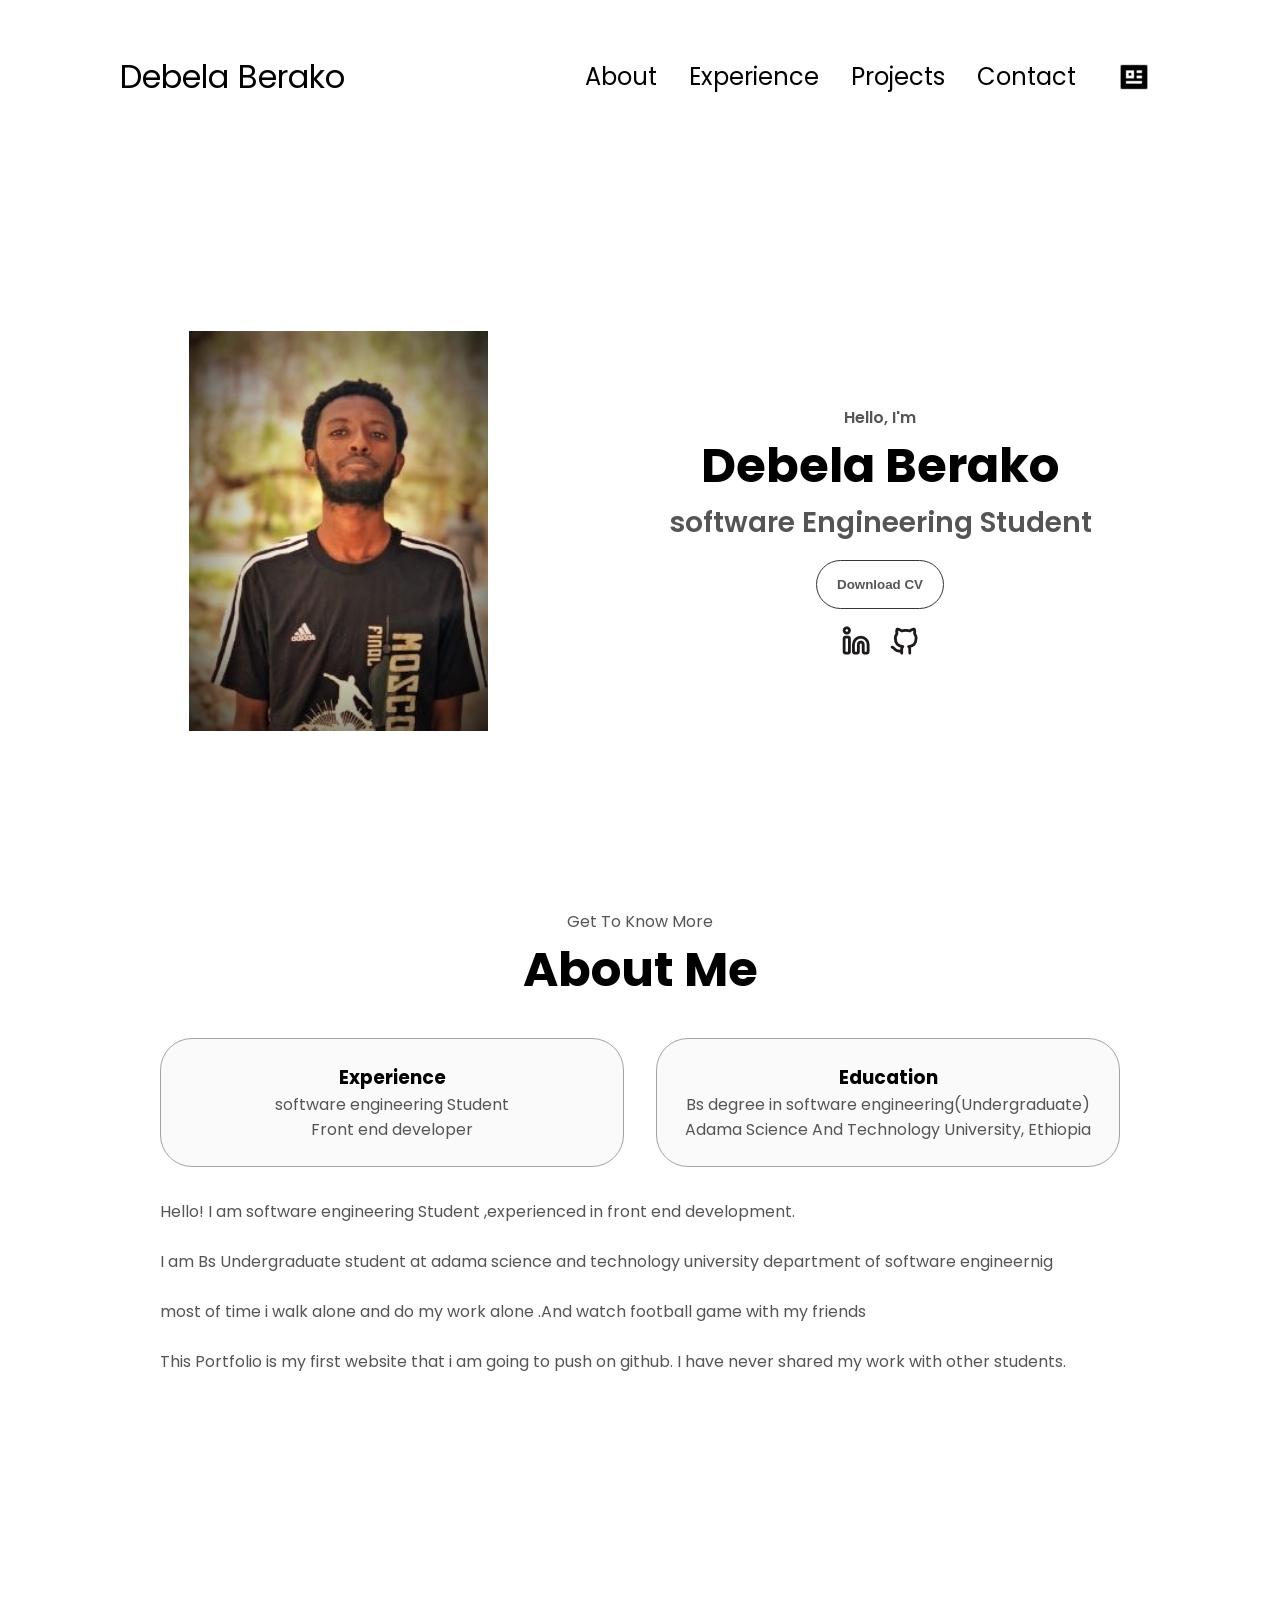
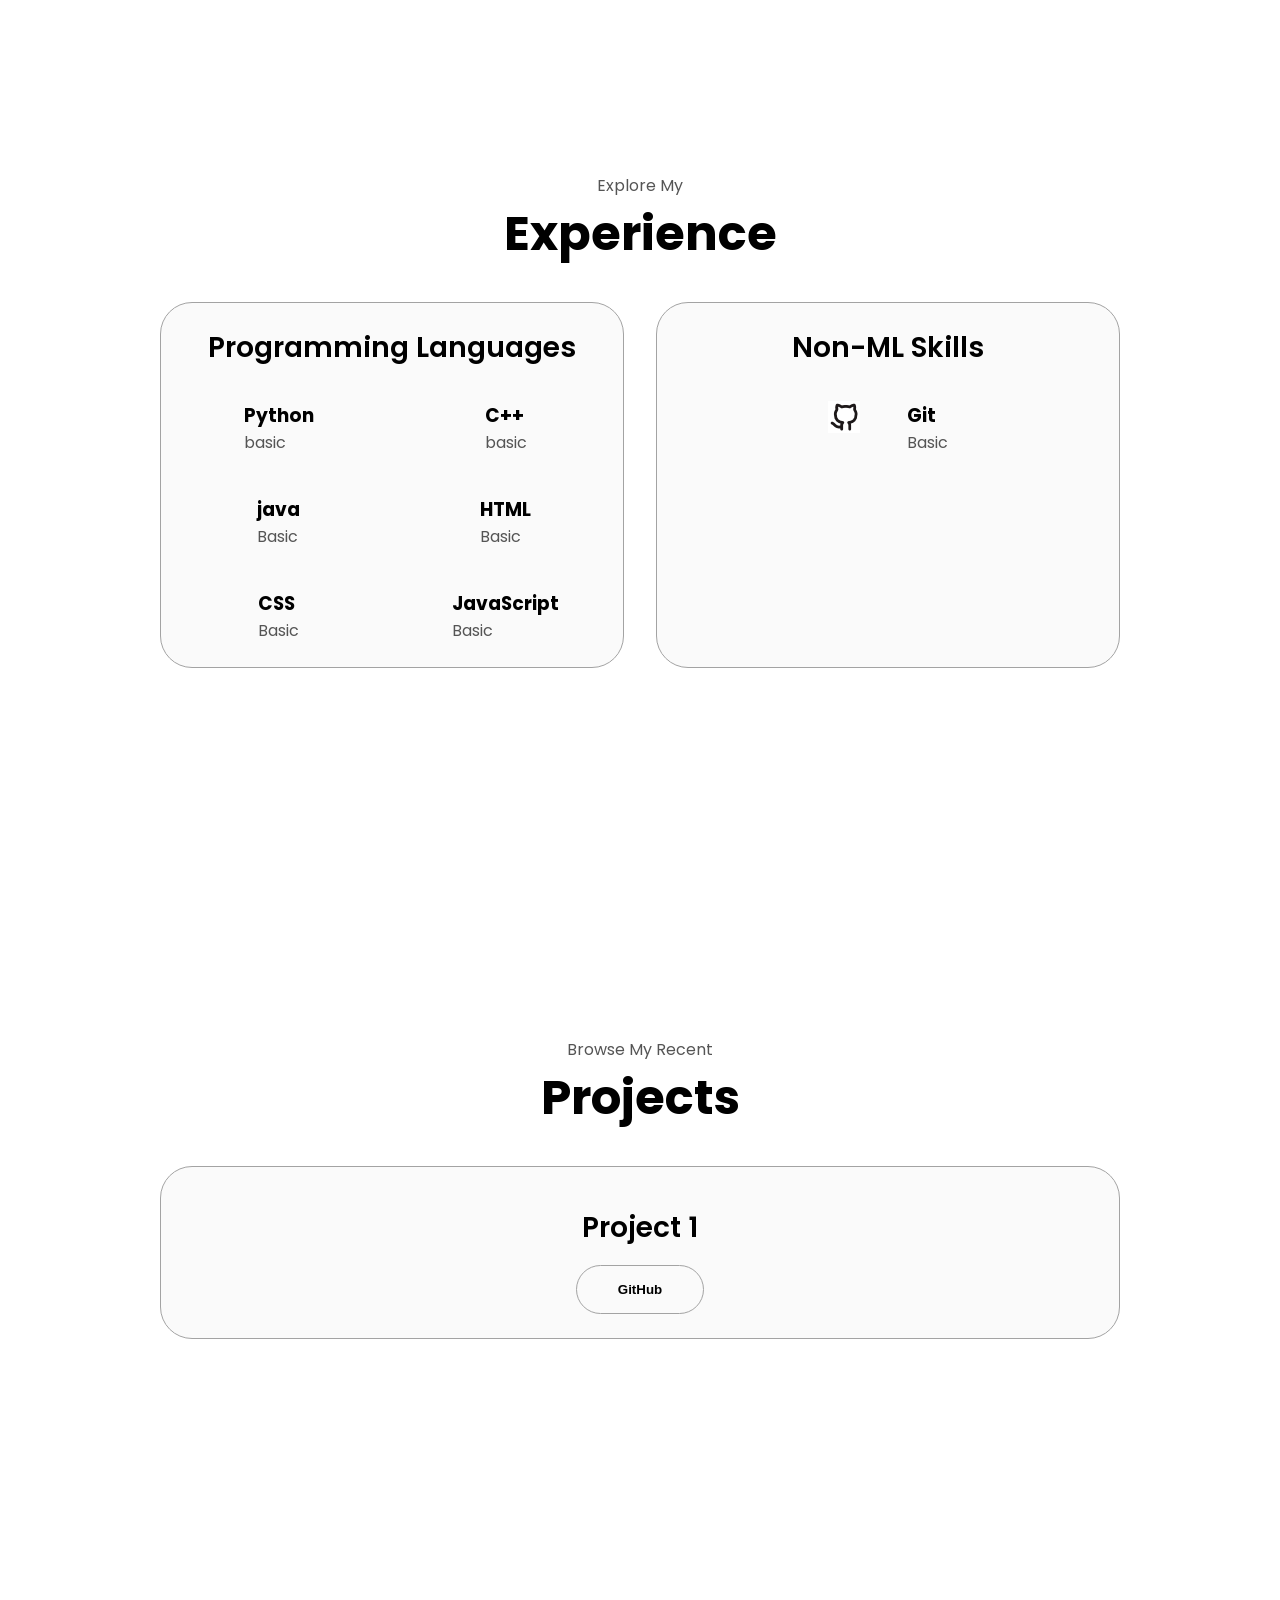
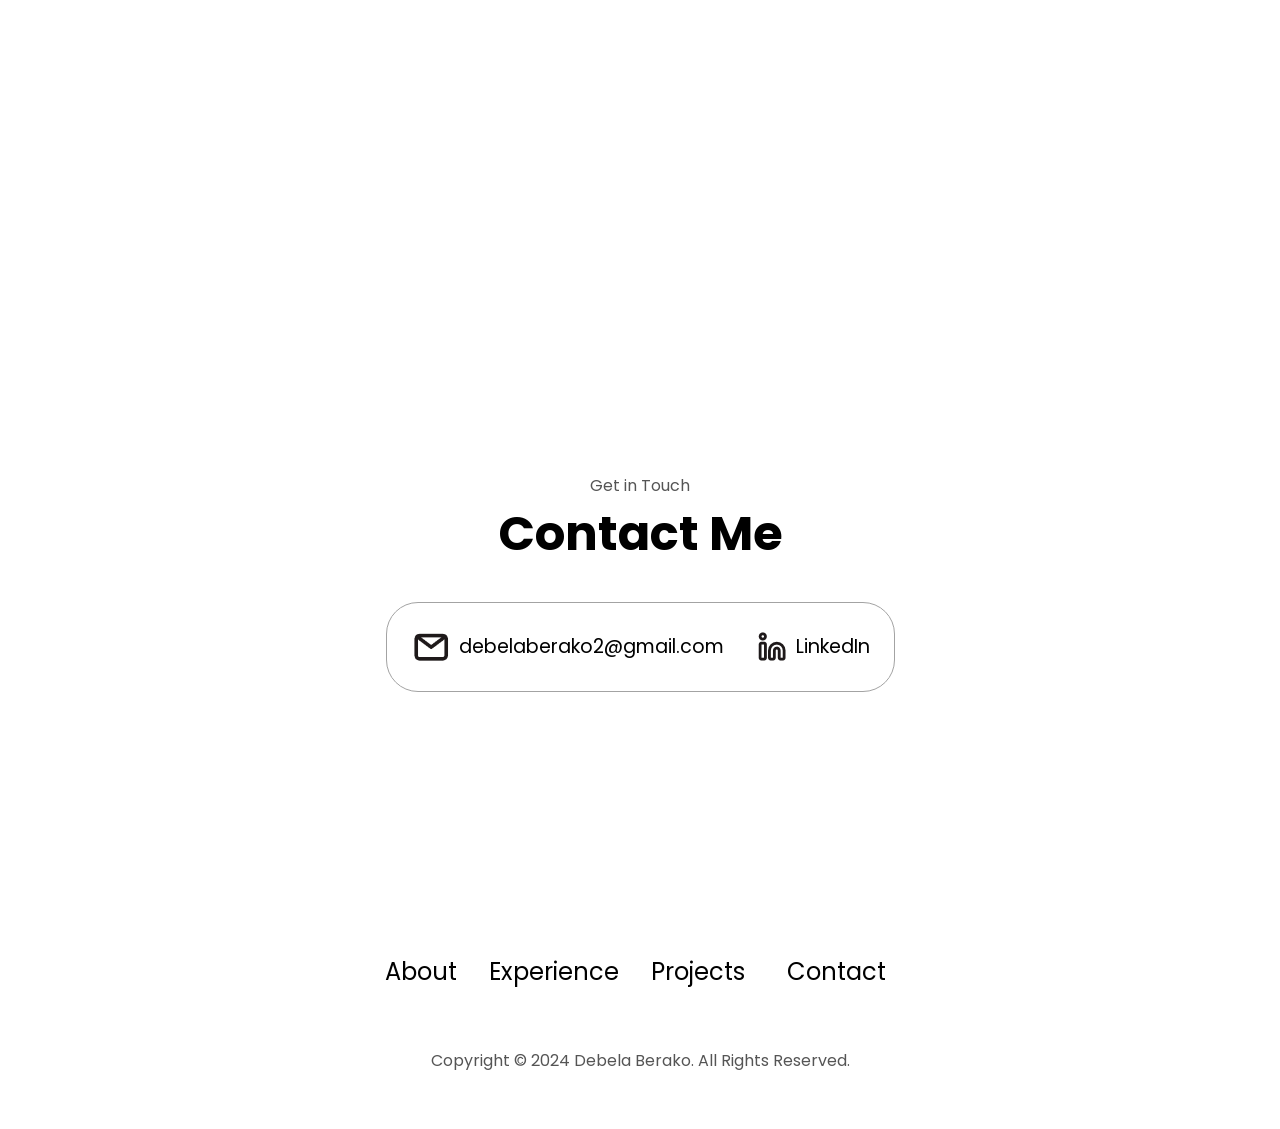
==== DABE/index.html @ caa1d436 "Add files via upload" ====
<!DOCTYPE html>
<html lang="en">
  <head>
    <meta charset="UTF-8" />
    <meta http-equiv="X-UA-Compatible" content="IE=edge" />
    <meta name="viewport" content="width=device-width, initial-scale=1.0" />
    <title>My Portfolio</title>
    <link rel="icon" href="./assets/favicon.png">
    <link rel="stylesheet" href="style.css" />
    <link rel="stylesheet" href="myqueries.css" />

  </head>
  <body>
    <nav id="desktop-nav">
      <div class="logo">Debela Berako</div>
      <div>
        <ul class="nav-links">
          <li><a href="#about">About</a></li>
          <li><a href="#experience">Experience</a></li>
          <li><a href="#projects">Projects</a></li>
          <li><a href="#contact">Contact</a></li>
          <li>
            <img
              id="modeToggle"
              class="icon color-icon"
              src="image/profile.png"
              src-light="./assets/theme_light.png"
              src-dark="./assets/theme_dark.png"
              alt="Color theme icon"
            />
          </li>
        </ul>
      </div>
    </nav>
    <nav id="hamburger-nav">
      <div class="logo">Debela Berako</div>
      <div class="hamburger-menu">
        <div class="hamburger-icon" onclick="toggleMenu()">
          <span></span>
          <span></span>
          <span></span>
        </div>
        <div class="menu-links">
          <li><a href="#about" onclick="toggleMenu()">About</a></li>
          <li><a href="#experience" onclick="toggleMenu()">Experience</a></li>
          <li><a href="#projects" onclick="toggleMenu()">Projects</a></li>
          <li><a href="#contact" onclick="toggleMenu()">Contact</a></li>
          <li>
            <img
              id="modeToggle2"
              class="icon color-icon"
              src="./assets/theme_light.png"
              src-light="./assets/theme_light.png"
              src-dark="./assets/theme_dark.png"
              alt="Color theme icon"
            />
          </li>
        </div>
      </div>
    </nav>
    <section id="profile">
      <div class="section__pic-container">
        <img
          src="image/debela (2).jpg"
          alt="" 
        />
      </div>
      <div class="section__text">
        <p class="section__text__p1">Hello, I'm</p>
        <h1 class="title">Debela Berako</h1>
        <p class="section__text__p2">software Engineering Student</p>
        <div class="btn-container">
          <button
            class="btn btn-color-2"
            onclick="window.open('debelaCV.pdf')"
          >
            Download CV
          </button>
         
        </div>
        <div id="socials-container">
          <img
            src="image/linkedin.png"
            src-light="./assets/linkedin_light.png"
            src-dark="./assets/linkedin_dark.png"
            alt="My LinkedIn profile"
            class="icon linkedin-icon"
            onclick="window.open('https://www.linkedin.com/in/debelaberako/','_blank')"
          />
          
          <img
          src="image/github (1).png"
          src-light="./assets/github_light.png"
          src-dark="./assets/github_dark.png"
          alt="My github profile"
          class="icon github-icon"
            onclick="window.open('https://github.com/debelaberako','_blank')"
          />
        </div>
      </div>
    </section>
    <section id="about">
      <p class="section__text__p1">Get To Know More</p>
      <h1 class="title">About Me</h1>
      
        <div class="about-details-container">
          <div class="about-containers">
            <div class="details-container">
              <h3>Experience</h3>
              <p>
                software engineering Student <br /> Front end developer
              </p>
            </div>
            <div class="details-container">
             
              <h3>Education</h3>
              <p>
                Bs degree in software engineering(Undergraduate)<br />Adama Science And Technology University, Ethiopia
              </p>
            </div>
          </div>
          <div class="text-container">
            <p>

              Hello! I am software engineering Student ,experienced in front end development.
              <br />
              <br />
              I am  Bs Undergraduate student at adama science and technology university department of software engineernig 
              <br />
              <br />
                most of time i walk alone and do my work alone .And watch football game with my friends
              <br />
              <br />
             This Portfolio is my first  website that i am going to push on github.
             I have never shared my work with other students.
            </p>
          </div>
        </div>
      </div>
  
    </section>
    <section id="experience">
      <p class="section__text__p1">Explore My</p>
      <h1 class="title">Experience</h1>
      <div class="experience-details-container">
        <div class="about-containers">
          <div class="details-container">
            <h2 class="experience-sub-title">Programming Languages</h2>
            <div class="article-container">
              <article>
                <div>
                  <h3>Python</h3>
                  <p> basic</p>
                </div>
              </article>
              <article>
                <div>
                  <h3>C++</h3>
                  <p>basic</p>
                </div>
              </article>
              <article>
              
                <div>
                  <h3>java</h3>
                  <p>Basic</p>
                </div>
              </article>
              <article>
             
                <div>
                  <h3>HTML</h3>
                  <p>Basic</p>
                </div>
              </article>
              <article>
             
                <div>
                  <h3>CSS</h3>
                  <p>Basic</p>
                </div>
              </article>
              <article>
              
                <div>
                  <h3>JavaScript</h3>
                  <p>Basic</p>
                </div>
              </article>
            </div>
          </div>
       
          <div class="details-container">
            <h2 class="experience-sub-title">Non-ML Skills</h2>
            <div class="article-container">
              <article>
                <img
                  src="image/github (1).png"
                  src-light="./assets/checkmark_light.png"
                  src-dark="./assets/checkmark_dark.png"
                  alt="experience icon"
                  class="icon"
                />
                <div>
                  <h3>Git</h3>
                  <p>Basic</p>
                </di>
              
               
            </div>
          </div>
        </div>
      </div>
    
    </section>
    <section id="projects">
      <p class="section__text__p1">Browse My Recent</p>
      <h1 class="title">Projects</h1>
      <div class="experience-details-container">
        <div class="about-containers">
          <div class="details-container color-container">
            <div class="article-container">

            </div>
            <h2 class="experience-sub-title project-title">Project 1</h2>
            <div class="btn-container">
              <button
                class="btn btn-color-2 project-btn"
                onclick="window.open('https://github.com','_blank')"
              >
                GitHub
              </button>
            </div>
          </div>
        
            
            </div>
           
          </div>
        </div>
      </div>
     
    </section>
    <section id="contact">
      <p class="section__text__p1">Get in Touch</p>
      <h1 class="title">Contact Me</h1>
      <div class="contact-info-upper-container">
        <div class="contact-info-container">
          <img
            src="image/email.png"
            src-light="./assets/email_light.png"
            src-dark="./assets/email_dark.png"
            alt="Email icon"
            class="icon contact-icon email-icon"
          />
          <p>
            <a href="https://mail.google.com/mail/u/0/?hl=en/#inbox"
              >debelaberako2@gmail.com</a
            >
          </p>
        </div>
        <div class="contact-info-container">
          <img
            src="image/linkedin.png"
            src-light="./assets/linkedin_light.png"
            src-dark="./assets/linkedin_dark.png"
            alt="My LinkedIn profile"
            class="icon linkedin-icon"
            onclick="window.open('https://www.linkedin.com/in/debelaberako/','_blank')"
          />
          <p>
            <a
              href="https://www.linkedin.com/in/debelaberako/"
              target="_blank"
              >LinkedIn</a
            >
          </p>
        </div>
      </div>
    </section>
    <footer>
      <nav>
        <div class="nav-links-container">
          <ul class="nav-links">
            <li><a href="#about">About</a></li>
            <li><a href="#experience">Experience</a></li>
            <li><a href="#projects">Projects</a></li>
            <li><a href="#contact">Contact</a></li>
          </ul>
        </div>
      </nav>
      <p>Copyright &#169; 2024 Debela Berako. All Rights Reserved.</p>
    </footer>
    <script src="script.js"></script>
  </body>
</html>
---- DABE/style.css ----
/* GENERAL */

@import url("https://fonts.googleapis.com/css2?family=Poppins:wght@300;400;500;600&display=swap");

/* Default Light Mode */
:root {
  --primary-color: white;
  --primary-color-2: rgb(250, 250, 250);
  --primary-color-3: rgb(181, 181, 181);
  --background-color: rgb(255, 255, 255);
  --secondary-color: black;
  --secondary-color-2: rgb(85, 85, 85);
  --button-background: rgb(53, 53, 53);
  --button-text-hover: grey;
  --button-border: rgb(53, 53, 53) 0.1rem solid;
  --button-border-2: rgb(255, 255, 255) 0.1rem solid;
  --container-border: rgb(163, 163, 163);
}

/* Dark Mode */
[theme="dark"] {
  --primary-color: black;
  --primary-color-2: rgb(39, 39, 39);
  --primary-color-3: rgb(74, 74, 74);
  --background-color: rgb(33, 33, 33);
  --secondary-color: white;
  --secondary-color-2: rgb(170, 170, 170);
  --button-background: rgb(202, 202, 202);
  --button-text-hover: lightgrey;
  --button-border: rgb(202, 202, 202) 0.1rem solid;
  --button-border-2: rgb(0, 0, 0) 0.1rem solid;
  --container-border: rgb(92, 92, 92);
}

* {
  margin: 0;
  padding: 0;
}

h3 {
  color: var(--secondary-color);
}

body {
  font-family: "Poppins", sans-serif;
  background-color: var(--background-color);
}

html {
  scroll-behavior: smooth;
}

p {
  color: var(--secondary-color-2);
}

/* TRANSITION */

a,
.btn {
  transition: all 300ms ease;
}

/* DESKTOP NAV */

nav,
.nav-links {
  display: flex;
  align-items: center;
}

nav li:last-child {
  width: max-content;
  display: flex;
  margin: auto;
  padding: 10px;
}

nav {
  justify-content: space-around;
  height: 17vh;
}

.nav-links {
  gap: 2rem;
  list-style: none;
  font-size: 1.5rem;
}

a {
  color: var(--secondary-color);
  text-decoration: none;
  text-decoration-color: var(--primary-color);
}

a:hover {
  text-decoration: underline;
  text-underline-offset: 1rem;
  text-decoration-color: var(--secondary-color);
}

nav a:hover {
  color: var(--secondary-color);
  text-decoration-color: var(--secondary-color);
}

.logo {
  color: var(--secondary-color);
  font-size: 2rem;
}

.logo:hover {
  cursor: default;
}

/* HAMBURGER MENU */

#hamburger-nav {
  display: none;
}

.hamburger-menu {
  position: relative;
  display: inline-block;
}

.hamburger-icon {
  display: flex;
  flex-direction: column;
  justify-content: space-between;
  height: 24px;
  width: 30px;
  cursor: pointer;
}

.hamburger-icon span {
  width: 100%;
  height: 2px;
  background-color: var(--secondary-color);
  transition: all 0.3 ease-in-out;
}

.menu-links {
  position: absolute;
  top: 100%;
  right: 0;
  background-color: var(--primary-color);
  width: fit-content;
  max-height: 0;
  overflow: hidden;
  transition: all 0.3 ease-in-out;
}

.menu-links a {
  display: block;
  padding: 10px;
  text-align: center;
  font-size: 1.5rem;
  color: var(--secondary-color);
  text-decoration: none;
  transition: all 0.3 ease-in-out;
}

.menu-links li {
  list-style: none;
}

.menu-links.open {
  max-height: 300px;
}

.hamburger-icon.open span:first-child {
  transform: rotate(45deg) translate(10px, 5px);
}

.hamburger-icon.open span:nth-child(2) {
  opacity: 0;
}

.hamburger-icon.open span:last-child {
  transform: rotate(-45deg) translate(10px, -5px);
}

.hamburger-icon span:first-child {
  transform: none;
}

.hamburger-icon span:first-child {
  opacity: 1;
}

.hamburger-icon span:first-child {
  transform: none;
}

/* SECTIONS */

section {
  padding-top: 4vh;
  height: 96vh;
  margin: 0 10rem;
  box-sizing: border-box;
  min-height: fit-content;
}

.section-container {
  display: flex;
}

/* PROFILE SECTION */

#profile {
  display: flex;
  justify-content: center;
  gap: 5rem;
  height: 80vh;
}

.section__pic-container {
  display: flex;
  height: 100px;
  width: 100px;
  margin: auto 0;
}

.section__text {
  align-self: center;
  text-align: center;
}

.section__text p {
  font-weight: 600;
}

.section__text__p1 {
  text-align: center;
}

.section__text__p2 {
  font-size: 1.75rem;
  margin-bottom: 1rem;
}

.title {
  color: var(--secondary-color);
  font-size: 3rem;
  text-align: center;
}

#socials-container {
  display: flex;
  justify-content: center;
  margin-top: 1rem;
  gap: 1rem;
}

/* ICON */

.icon {
  cursor: pointer;
  height: 2rem;
}

/* BUTTONS */

.btn-container {
  display: flex;
  justify-content: center;
  gap: 1rem;
}

.btn {
  font-weight: 600;
  transition: all 300ms ease;
  padding: 1rem;
  width: 8rem;
  border-radius: 2rem;
}

.btn-color-1,
.btn-color-2 {
  border: var(--button-border);
  color: var(--secondary-color-2);
}

.btn-color-1:hover,
.btn-color-2:hover {
  cursor: pointer;
}

.btn-color-1,
.btn-color-2:hover {
  background: var(--button-background);
  color: var(--primary-color);
}

.btn-color-1:hover {
  background: var(--secondary-color);
}

.btn-color-2 {
  background: none;
}

.btn-color-2:hover {
  border: var(--button-border);
  background: var(--secondary-color);
}

.btn-container {
  gap: 1rem;
}

/* ABOUT SECTION */

#about {
  position: relative;
}

.about-containers {
  gap: 2rem;
  margin-bottom: 2rem;
  margin-top: 2rem;
}

.about-details-container {
  justify-content: center;
  flex-direction: column;
}

.about-containers,
.about-details-container {
  display: flex;
}

.about-pic {
  border-radius: 2rem;
}

.arrow {
  position: absolute;
  right: -5rem;
  bottom: 2.5rem;
}

.details-container {
  padding: 1.5rem;
  flex: 1;
  background: var(--primary-color-2);
  border-radius: 2rem;
  border: var(--button-border);
  border-color: var(--container-border);
  text-align: center;
}

.section-container {
  gap: 4rem;
  height: 80%;
}

.section__pic-container {
  height: 400px;
  width: 400px;
  margin: auto 0;
}

/* EXPERIENCE */

#experience {
  position: relative;
}

.experience-sub-title {
  color: var(--secondary-color);
  font-weight: 600;
  font-size: 1.75rem;
  margin-bottom: 2rem;
}

.experience-details-container {
  display: flex;
  justify-content: center;
  flex-direction: column;
}

.article-container {
  display: flex;
  text-align: initial;
  flex-wrap: wrap;
  flex-direction: row;
  gap: 2.5rem;
  justify-content: space-around;
}

article {
  display: flex;
  width: 10rem;
  justify-content: space-around;
  gap: 0.5rem;
}

article .icon {
  cursor: default;
}

/* PROJECTS */

#projects {
  position: relative;
}

.colour-container {
  border-color: var(--container-border);
  background: var(--primary-color-2);
}

.project-img {
  border-radius: 2rem;
  width: 90%;
  height: 90%;
}

.project-title {
  margin: 1rem;
  color: var(--secondary-color);
}

.project-btn {
  color: var(--secondary-color);
  border-color: var(--container-border);
}

/* CONTACT */

#contact {
  display: flex;
  justify-content: center;
  flex-direction: column;
  height: 70vh;
}

.contact-info-upper-container {
  display: flex;
  justify-content: center;
  border-radius: 2rem;
  border: var(--button-border);
  border-color: var(--container-border);
  background: var(--background-color);
  margin: 2rem auto;
  padding: 0.5rem;
}

.contact-info-container {
  display: flex;
  align-items: center;
  justify-content: center;
  gap: 0.5rem;
  margin: 1rem;
}

.contact-info-container p {
  font-size: larger;
}

.contact-icon {
  cursor: default;
}

.email-icon {
  height: 2.5rem;
}

/* FOOTER */

footer {
  height: 26vh;
  margin: 0 1rem;
}

footer p {
  text-align: center;
}
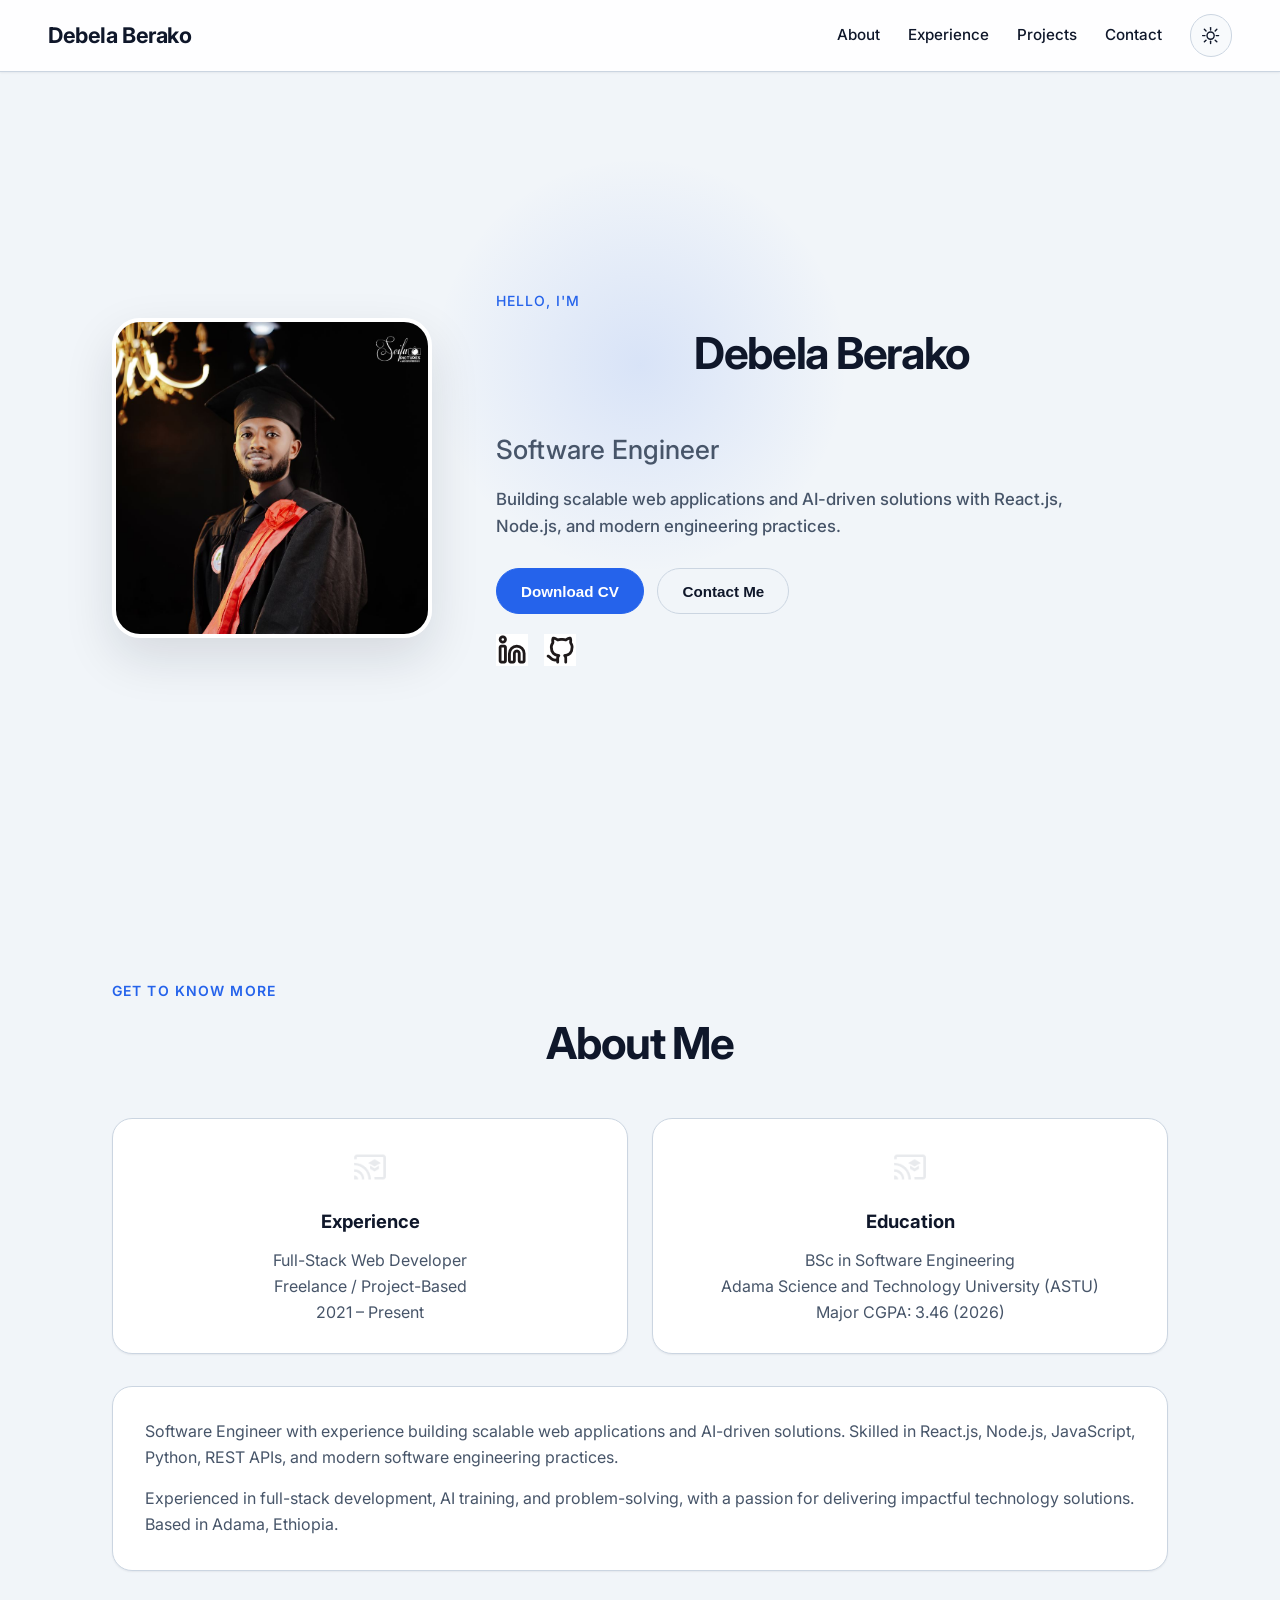
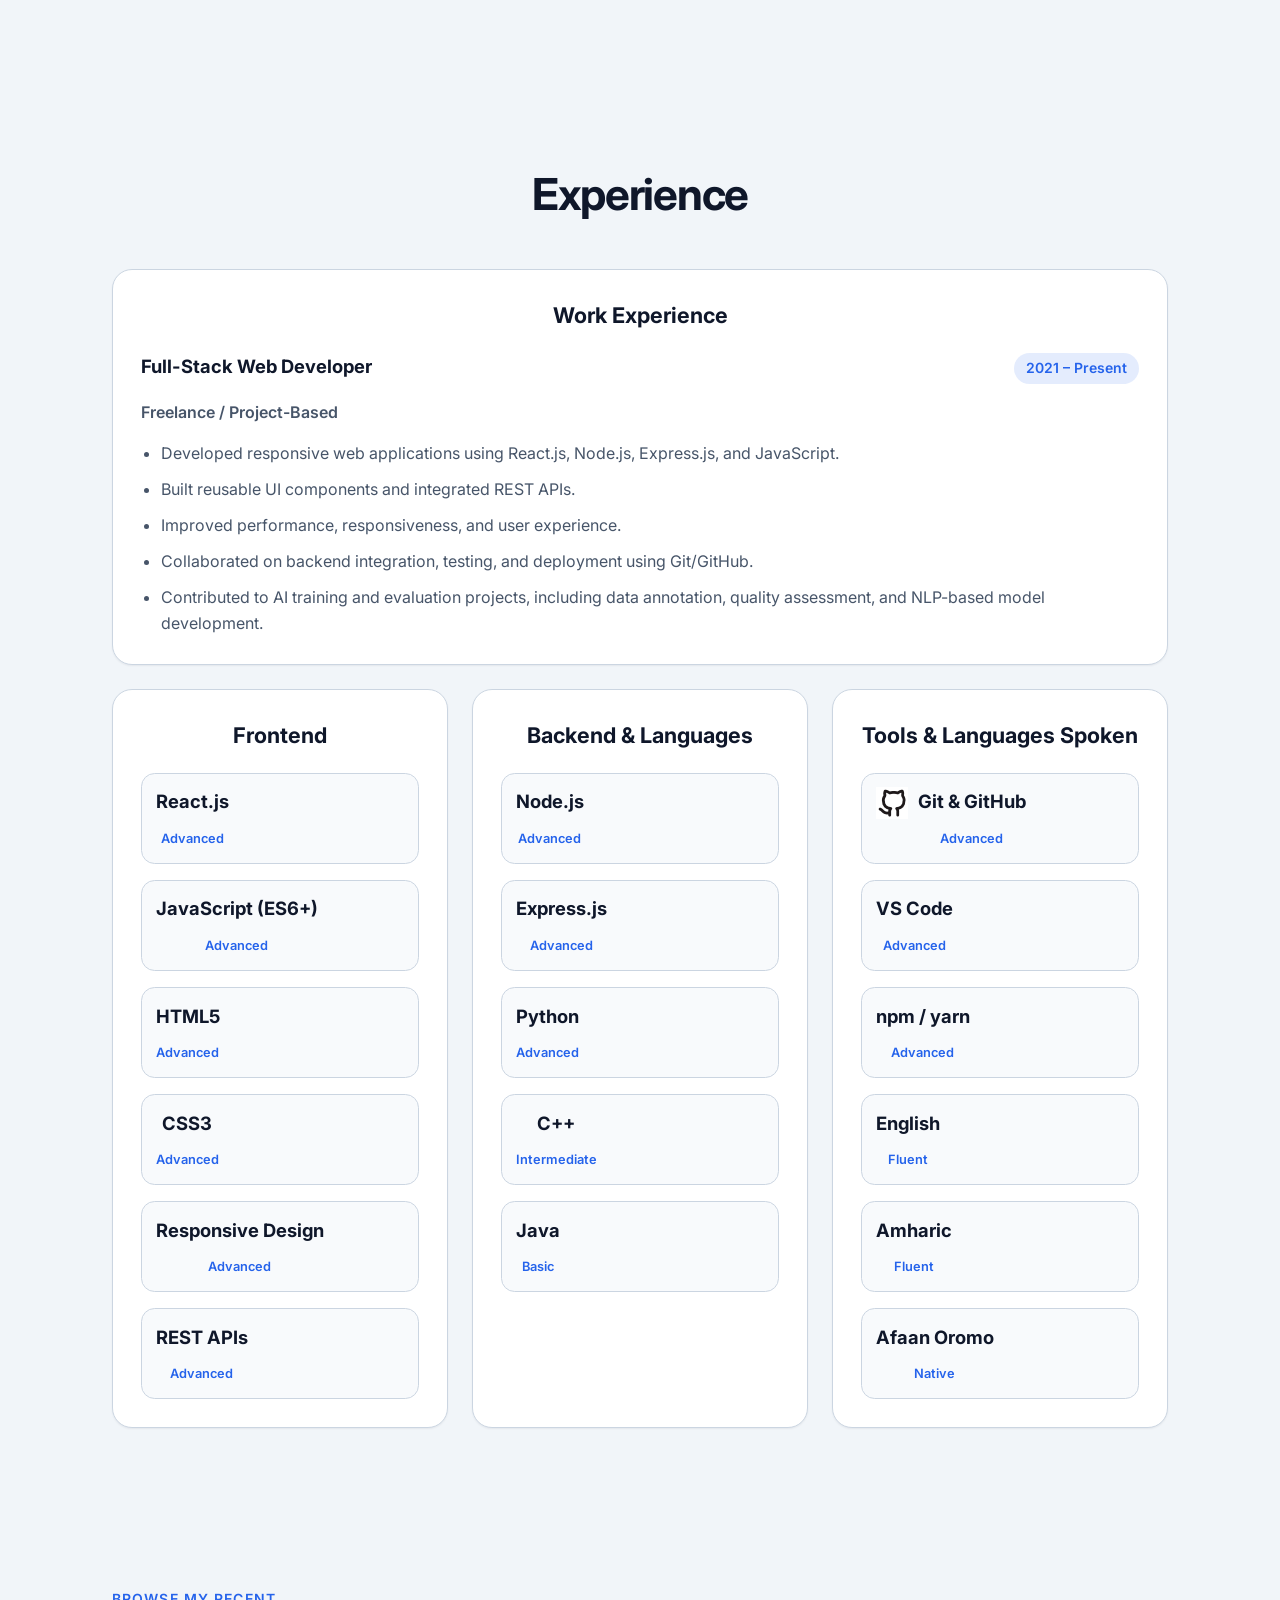
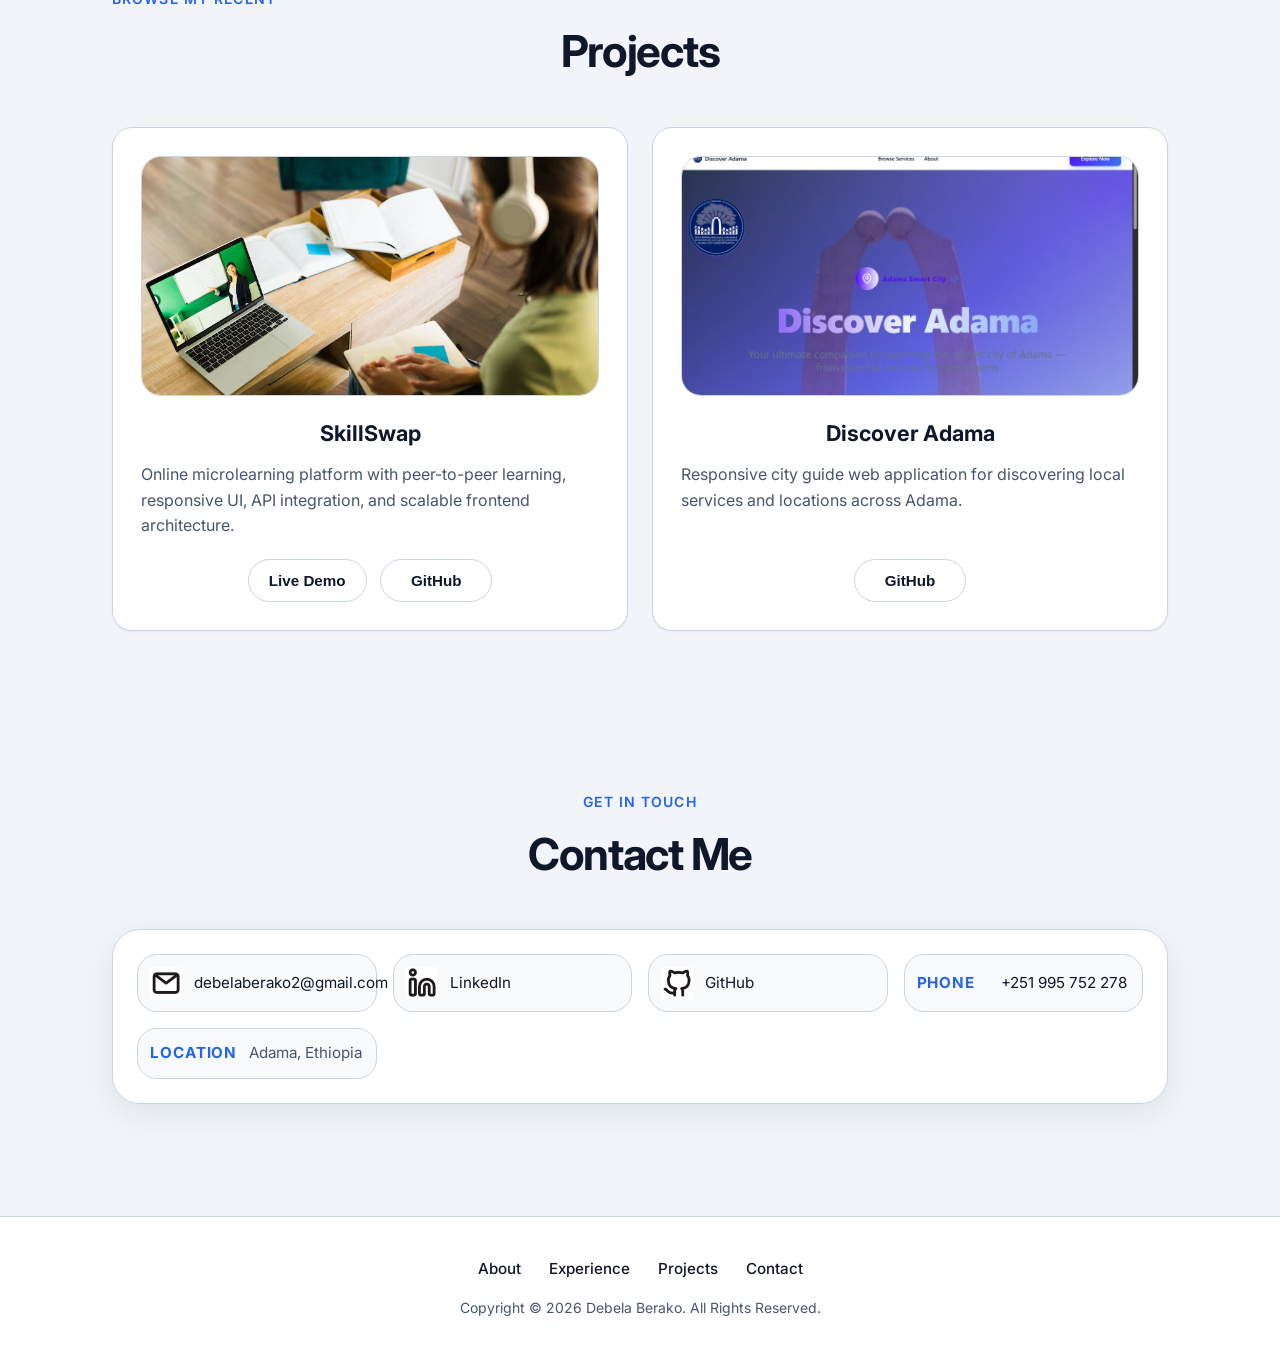
==== commit 10a32744: "Update portfolio" ====
--- a/DABE/index.html
+++ b/DABE/index.html
@@ -4,11 +4,20 @@
     <meta charset="UTF-8" />
     <meta http-equiv="X-UA-Compatible" content="IE=edge" />
     <meta name="viewport" content="width=device-width, initial-scale=1.0" />
-    <title>My Portfolio</title>
-    <link rel="icon" href="./assets/favicon.png">
+    <meta
+      name="description"
+      content="Debela Berako — Software Engineer specializing in full-stack web development, React.js, Node.js, and AI-driven solutions."
+    />
+    <title>Debela Berako | Software Engineer</title>
+    <link rel="icon" href="image/logo.jpg" />
+    <link rel="preconnect" href="https://fonts.googleapis.com" />
+    <link rel="preconnect" href="https://fonts.gstatic.com" crossorigin />
+    <link
+      href="https://fonts.googleapis.com/css2?family=Inter:wght@300;400;500;600;700&display=swap"
+      rel="stylesheet"
+    />
     <link rel="stylesheet" href="style.css" />
     <link rel="stylesheet" href="myqueries.css" />
-
   </head>
   <body>
     <nav id="desktop-nav">
@@ -20,18 +29,40 @@
           <li><a href="#projects">Projects</a></li>
           <li><a href="#contact">Contact</a></li>
           <li>
-            <img
+            <button
               id="modeToggle"
-              class="icon color-icon"
-              src="image/profile.png"
-              src-light="./assets/theme_light.png"
-              src-dark="./assets/theme_dark.png"
-              alt="Color theme icon"
-            />
+              class="theme-toggle"
+              type="button"
+              aria-label="Toggle color theme"
+            >
+              <svg
+                class="theme-icon theme-icon-sun"
+                viewBox="0 0 24 24"
+                aria-hidden="true"
+              >
+                <circle cx="12" cy="12" r="4.5" />
+                <line x1="12" y1="2" x2="12" y2="5" />
+                <line x1="12" y1="19" x2="12" y2="22" />
+                <line x1="2" y1="12" x2="5" y2="12" />
+                <line x1="19" y1="12" x2="22" y2="12" />
+                <line x1="4.2" y1="4.2" x2="6.3" y2="6.3" />
+                <line x1="17.7" y1="17.7" x2="19.8" y2="19.8" />
+                <line x1="4.2" y1="19.8" x2="6.3" y2="17.7" />
+                <line x1="17.7" y1="6.3" x2="19.8" y2="4.2" />
+              </svg>
+              <svg
+                class="theme-icon theme-icon-moon"
+                viewBox="0 0 24 24"
+                aria-hidden="true"
+              >
+                <path d="M21 14.5A8.5 8.5 0 0 1 9.5 3 7 7 0 1 0 21 14.5z" />
+              </svg>
+            </button>
           </li>
         </ul>
       </div>
     </nav>
+
     <nav id="hamburger-nav">
       <div class="logo">Debela Berako</div>
       <div class="hamburger-menu">
@@ -40,244 +71,434 @@
           <span></span>
           <span></span>
         </div>
-        <div class="menu-links">
+        <ul class="menu-links">
           <li><a href="#about" onclick="toggleMenu()">About</a></li>
           <li><a href="#experience" onclick="toggleMenu()">Experience</a></li>
           <li><a href="#projects" onclick="toggleMenu()">Projects</a></li>
           <li><a href="#contact" onclick="toggleMenu()">Contact</a></li>
           <li>
-            <img
+            <button
               id="modeToggle2"
-              class="icon color-icon"
-              src="./assets/theme_light.png"
-              src-light="./assets/theme_light.png"
-              src-dark="./assets/theme_dark.png"
-              alt="Color theme icon"
-            />
+              class="theme-toggle"
+              type="button"
+              aria-label="Toggle color theme"
+            >
+              <svg
+                class="theme-icon theme-icon-sun"
+                viewBox="0 0 24 24"
+                aria-hidden="true"
+              >
+                <circle cx="12" cy="12" r="4.5" />
+                <line x1="12" y1="2" x2="12" y2="5" />
+                <line x1="12" y1="19" x2="12" y2="22" />
+                <line x1="2" y1="12" x2="5" y2="12" />
+                <line x1="19" y1="12" x2="22" y2="12" />
+                <line x1="4.2" y1="4.2" x2="6.3" y2="6.3" />
+                <line x1="17.7" y1="17.7" x2="19.8" y2="19.8" />
+                <line x1="4.2" y1="19.8" x2="6.3" y2="17.7" />
+                <line x1="17.7" y1="6.3" x2="19.8" y2="4.2" />
+              </svg>
+              <svg
+                class="theme-icon theme-icon-moon"
+                viewBox="0 0 24 24"
+                aria-hidden="true"
+              >
+                <path d="M21 14.5A8.5 8.5 0 0 1 9.5 3 7 7 0 1 0 21 14.5z" />
+              </svg>
+            </button>
           </li>
-        </div>
+        </ul>
       </div>
     </nav>
-    <section id="profile">
-      <div class="section__pic-container">
-        <img
-          src="image/debela (2).jpg"
-          alt="" 
-        />
-      </div>
-      <div class="section__text">
-        <p class="section__text__p1">Hello, I'm</p>
-        <h1 class="title">Debela Berako</h1>
-        <p class="section__text__p2">software Engineering Student</p>
-        <div class="btn-container">
-          <button
-            class="btn btn-color-2"
-            onclick="window.open('debelaCV.pdf')"
-          >
-            Download CV
-          </button>
-         
-        </div>
-        <div id="socials-container">
+
+    <main>
+      <section id="profile">
+        <div class="section__pic-container">
           <img
-            src="image/linkedin.png"
-            src-light="./assets/linkedin_light.png"
-            src-dark="./assets/linkedin_dark.png"
-            alt="My LinkedIn profile"
-            class="icon linkedin-icon"
-            onclick="window.open('https://www.linkedin.com/in/debelaberako/','_blank')"
+            src="image/debela.jpg"
+            alt="Portrait of Debela Berako"
+            class="profile-pic"
           />
-          
-          <img
-          src="image/github (1).png"
-          src-light="./assets/github_light.png"
-          src-dark="./assets/github_dark.png"
-          alt="My github profile"
-          class="icon github-icon"
-            onclick="window.open('https://github.com/debelaberako','_blank')"
-          />
-        </div>
-      </div>
-    </section>
-    <section id="about">
-      <p class="section__text__p1">Get To Know More</p>
-      <h1 class="title">About Me</h1>
-      
+        </div>
+        <div class="section__text">
+          <p class="section__text__p1">Hello, I'm</p>
+          <h1 class="title">Debela Berako</h1>
+          <p class="section__text__p2">Software Engineer</p>
+          <p class="section__text__p3">
+            Building scalable web applications and AI-driven solutions with
+            React.js, Node.js, and modern engineering practices.
+          </p>
+          <div class="btn-container">
+            <button
+              class="btn btn-color-1"
+              onclick="window.open('myCV.pdf')"
+            >
+              Download CV
+            </button>
+            <button
+              class="btn btn-color-2"
+              onclick="document.getElementById('contact').scrollIntoView({ behavior: 'smooth' })"
+            >
+              Contact Me
+            </button>
+          </div>
+          <div id="socials-container">
+            <img
+              src="image/linkedin.png"
+              src-light="image/linkedin.png"
+              src-dark="image/linkedin.png"
+              alt="My LinkedIn profile"
+              class="icon linkedin-icon"
+              onclick="window.open('https://www.linkedin.com/in/debelaberako/','_blank')"
+            />
+            <img
+              src="image/github (1).png"
+              src-light="image/github (1).png"
+              src-dark="image/github (6).png"
+              alt="My GitHub profile"
+              class="icon github-icon"
+              onclick="window.open('https://github.com/debelaberako','_blank')"
+            />
+          </div>
+        </div>
+      </section>
+
+      <section id="about">
+        <p class="section__text__p1">Get To Know More</p>
+        <h1 class="title">About Me</h1>
         <div class="about-details-container">
           <div class="about-containers">
             <div class="details-container">
+              <img
+                src="image/education.png"
+                alt="Experience icon"
+                class="icon about-card-icon"
+              />
               <h3>Experience</h3>
               <p>
-                software engineering Student <br /> Front end developer
+                Full-Stack Web Developer<br />
+                Freelance / Project-Based<br />
+                2021 – Present
               </p>
             </div>
             <div class="details-container">
-             
+              <img
+                src="image/education.png"
+                alt="Education icon"
+                class="icon about-card-icon"
+              />
               <h3>Education</h3>
               <p>
-                Bs degree in software engineering(Undergraduate)<br />Adama Science And Technology University, Ethiopia
+                BSc in Software Engineering<br />
+                Adama Science and Technology University (ASTU)<br />
+                Major CGPA: 3.46 (2026)
               </p>
             </div>
           </div>
           <div class="text-container">
             <p>
-
-              Hello! I am software engineering Student ,experienced in front end development.
-              <br />
-              <br />
-              I am  Bs Undergraduate student at adama science and technology university department of software engineernig 
-              <br />
-              <br />
-                most of time i walk alone and do my work alone .And watch football game with my friends
-              <br />
-              <br />
-             This Portfolio is my first  website that i am going to push on github.
-             I have never shared my work with other students.
+              Software Engineer with experience building scalable web
+              applications and AI-driven solutions. Skilled in React.js,
+              Node.js, JavaScript, Python, REST APIs, and modern software
+              engineering practices.
             </p>
-          </div>
-        </div>
-      </div>
-  
-    </section>
-    <section id="experience">
-      <p class="section__text__p1">Explore My</p>
-      <h1 class="title">Experience</h1>
-      <div class="experience-details-container">
-        <div class="about-containers">
-          <div class="details-container">
-            <h2 class="experience-sub-title">Programming Languages</h2>
-            <div class="article-container">
-              <article>
-                <div>
-                  <h3>Python</h3>
-                  <p> basic</p>
-                </div>
-              </article>
-              <article>
-                <div>
-                  <h3>C++</h3>
-                  <p>basic</p>
-                </div>
-              </article>
-              <article>
-              
-                <div>
-                  <h3>java</h3>
-                  <p>Basic</p>
-                </div>
-              </article>
-              <article>
-             
-                <div>
-                  <h3>HTML</h3>
-                  <p>Basic</p>
-                </div>
-              </article>
-              <article>
-             
-                <div>
-                  <h3>CSS</h3>
-                  <p>Basic</p>
-                </div>
-              </article>
-              <article>
-              
-                <div>
-                  <h3>JavaScript</h3>
-                  <p>Basic</p>
-                </div>
-              </article>
-            </div>
-          </div>
-       
-          <div class="details-container">
-            <h2 class="experience-sub-title">Non-ML Skills</h2>
-            <div class="article-container">
-              <article>
-                <img
-                  src="image/github (1).png"
-                  src-light="./assets/checkmark_light.png"
-                  src-dark="./assets/checkmark_dark.png"
-                  alt="experience icon"
-                  class="icon"
-                />
-                <div>
-                  <h3>Git</h3>
-                  <p>Basic</p>
-                </di>
-              
-               
-            </div>
-          </div>
-        </div>
-      </div>
-    
-    </section>
-    <section id="projects">
-      <p class="section__text__p1">Browse My Recent</p>
-      <h1 class="title">Projects</h1>
-      <div class="experience-details-container">
-        <div class="about-containers">
-          <div class="details-container color-container">
-            <div class="article-container">
-
-            </div>
-            <h2 class="experience-sub-title project-title">Project 1</h2>
-            <div class="btn-container">
-              <button
-                class="btn btn-color-2 project-btn"
-                onclick="window.open('https://github.com','_blank')"
+            <p>
+              Experienced in full-stack development, AI training, and
+              problem-solving, with a passion for delivering impactful
+              technology solutions. Based in Adama, Ethiopia.
+            </p>
+          </div>
+        </div>
+      </section>
+
+      <section id="experience">
+        <p class="section__text__p1">Explore My</p>
+        <h1 class="title">Experience</h1>
+        <div class="experience-details-container">
+          <div class="work-experience-card details-container">
+            <h2 class="experience-sub-title">Work Experience</h2>
+            <div class="work-role">
+              <div class="work-role-header">
+                <h3>Full-Stack Web Developer</h3>
+                <span class="work-period">2021 – Present</span>
+              </div>
+              <p class="work-company">Freelance / Project-Based</p>
+              <ul class="work-list">
+                <li>
+                  Developed responsive web applications using React.js, Node.js,
+                  Express.js, and JavaScript.
+                </li>
+                <li>
+                  Built reusable UI components and integrated REST APIs.
+                </li>
+                <li>
+                  Improved performance, responsiveness, and user experience.
+                </li>
+                <li>
+                  Collaborated on backend integration, testing, and deployment
+                  using Git/GitHub.
+                </li>
+                <li>
+                  Contributed to AI training and evaluation projects, including
+                  data annotation, quality assessment, and NLP-based model
+                  development.
+                </li>
+              </ul>
+            </div>
+          </div>
+
+          <div class="about-containers skills-grid">
+            <div class="details-container">
+              <h2 class="experience-sub-title">Frontend</h2>
+              <div class="article-container">
+                <article>
+                  <div>
+                    <h3>React.js</h3>
+                    <p>Advanced</p>
+                  </div>
+                </article>
+                <article>
+                  <div>
+                    <h3>JavaScript (ES6+)</h3>
+                    <p>Advanced</p>
+                  </div>
+                </article>
+                <article>
+                  <div>
+                    <h3>HTML5</h3>
+                    <p>Advanced</p>
+                  </div>
+                </article>
+                <article>
+                  <div>
+                    <h3>CSS3</h3>
+                    <p>Advanced</p>
+                  </div>
+                </article>
+                <article>
+                  <div>
+                    <h3>Responsive Design</h3>
+                    <p>Advanced</p>
+                  </div>
+                </article>
+                <article>
+                  <div>
+                    <h3>REST APIs</h3>
+                    <p>Advanced</p>
+                  </div>
+                </article>
+              </div>
+            </div>
+
+            <div class="details-container">
+              <h2 class="experience-sub-title">Backend &amp; Languages</h2>
+              <div class="article-container">
+                <article>
+                  <div>
+                    <h3>Node.js</h3>
+                    <p>Advanced</p>
+                  </div>
+                </article>
+                <article>
+                  <div>
+                    <h3>Express.js</h3>
+                    <p>Advanced</p>
+                  </div>
+                </article>
+                <article>
+                  <div>
+                    <h3>Python</h3>
+                    <p>Advanced</p>
+                  </div>
+                </article>
+                <article>
+                  <div>
+                    <h3>C++</h3>
+                    <p>Intermediate</p>
+                  </div>
+                </article>
+                <article>
+                  <div>
+                    <h3>Java</h3>
+                    <p>Basic</p>
+                  </div>
+                </article>
+              </div>
+            </div>
+
+            <div class="details-container">
+              <h2 class="experience-sub-title">Tools &amp; Languages Spoken</h2>
+              <div class="article-container">
+                <article>
+                  <img
+                    src="image/github (1).png"
+                    src-light="image/github (1).png"
+                    src-dark="image/github (6).png"
+                    alt="Git icon"
+                    class="icon"
+                  />
+                  <div>
+                    <h3>Git &amp; GitHub</h3>
+                    <p>Advanced</p>
+                  </div>
+                </article>
+                <article>
+                  <div>
+                    <h3>VS Code</h3>
+                    <p>Advanced</p>
+                  </div>
+                </article>
+                <article>
+                  <div>
+                    <h3>npm / yarn</h3>
+                    <p>Advanced</p>
+                  </div>
+                </article>
+                <article>
+                  <div>
+                    <h3>English</h3>
+                    <p>Fluent</p>
+                  </div>
+                </article>
+                <article>
+                  <div>
+                    <h3>Amharic</h3>
+                    <p>Fluent</p>
+                  </div>
+                </article>
+                <article>
+                  <div>
+                    <h3>Afaan Oromo</h3>
+                    <p>Native</p>
+                  </div>
+                </article>
+              </div>
+            </div>
+          </div>
+        </div>
+      </section>
+
+      <section id="projects">
+        <p class="section__text__p1">Browse My Recent</p>
+        <h1 class="title">Projects</h1>
+        <div class="experience-details-container">
+          <div class="about-containers projects-grid">
+            <div class="details-container color-container">
+              <img
+                src="image/skillswap.avif"
+                alt="SkillSwap project preview"
+                class="project-img"
+              />
+              <h2 class="experience-sub-title project-title">SkillSwap</h2>
+              <p class="project-description">
+                Online microlearning platform with peer-to-peer learning,
+                responsive UI, API integration, and scalable frontend
+                architecture.
+              </p>
+              <div class="btn-container">
+                <button
+                  class="btn btn-color-2 project-btn"
+                  onclick="window.open('https://skill-swap-mauve-chi.vercel.app/','_blank')"
+                >
+                  Live Demo
+                </button>
+                <button
+                  class="btn btn-color-2 project-btn"
+                  onclick="window.open('https://github.com/debelaberako','_blank')"
+                >
+                  GitHub
+                </button>
+              </div>
+            </div>
+
+            <div class="details-container color-container">
+              <img
+                src="image/discover%20adama.png"
+                alt="Discover Adama project preview"
+                class="project-img"
+              />
+              <h2 class="experience-sub-title project-title">Discover Adama</h2>
+              <p class="project-description">
+                Responsive city guide web application for discovering local
+                services and locations across Adama.
+              </p>
+              <div class="btn-container">
+                <button
+                  class="btn btn-color-2 project-btn"
+                  onclick="window.open('https://github.com/debelaberako','_blank')"
+                >
+                  GitHub
+                </button>
+              </div>
+            </div>
+          </div>
+        </div>
+      </section>
+
+      <section id="contact">
+        <p class="section__text__p1">Get in Touch</p>
+        <h1 class="title">Contact Me</h1>
+        <div class="contact-info-upper-container">
+          <div class="contact-info-container">
+            <img
+              src="image/email.png"
+              src-light="image/email.png"
+              src-dark="image/email.png"
+              alt="Email icon"
+              class="icon contact-icon email-icon"
+            />
+            <p>
+              <a href="mailto:debelaberako2@gmail.com">debelaberako2@gmail.com</a>
+            </p>
+          </div>
+          <div class="contact-info-container">
+            <img
+              src="image/linkedin.png"
+              src-light="image/linkedin.png"
+              src-dark="image/linkedin.png"
+              alt="My LinkedIn profile"
+              class="icon linkedin-icon"
+              onclick="window.open('https://www.linkedin.com/in/debelaberako/','_blank')"
+            />
+            <p>
+              <a
+                href="https://www.linkedin.com/in/debelaberako/"
+                target="_blank"
+                rel="noopener noreferrer"
+                >LinkedIn</a
               >
-                GitHub
-              </button>
-            </div>
-          </div>
-        
-            
-            </div>
-           
-          </div>
-        </div>
-      </div>
-     
-    </section>
-    <section id="contact">
-      <p class="section__text__p1">Get in Touch</p>
-      <h1 class="title">Contact Me</h1>
-      <div class="contact-info-upper-container">
-        <div class="contact-info-container">
-          <img
-            src="image/email.png"
-            src-light="./assets/email_light.png"
-            src-dark="./assets/email_dark.png"
-            alt="Email icon"
-            class="icon contact-icon email-icon"
-          />
-          <p>
-            <a href="https://mail.google.com/mail/u/0/?hl=en/#inbox"
-              >debelaberako2@gmail.com</a
-            >
-          </p>
-        </div>
-        <div class="contact-info-container">
-          <img
-            src="image/linkedin.png"
-            src-light="./assets/linkedin_light.png"
-            src-dark="./assets/linkedin_dark.png"
-            alt="My LinkedIn profile"
-            class="icon linkedin-icon"
-            onclick="window.open('https://www.linkedin.com/in/debelaberako/','_blank')"
-          />
-          <p>
-            <a
-              href="https://www.linkedin.com/in/debelaberako/"
-              target="_blank"
-              >LinkedIn</a
-            >
-          </p>
-        </div>
-      </div>
-    </section>
+            </p>
+          </div>
+          <div class="contact-info-container">
+            <img
+              src="image/github (1).png"
+              src-light="image/github (1).png"
+              src-dark="image/github (6).png"
+              alt="My GitHub profile"
+              class="icon github-icon"
+              onclick="window.open('https://github.com/debelaberako','_blank')"
+            />
+            <p>
+              <a
+                href="https://github.com/debelaberako"
+                target="_blank"
+                rel="noopener noreferrer"
+                >GitHub</a
+              >
+            </p>
+          </div>
+          <div class="contact-info-container">
+            <p class="contact-label">Phone</p>
+            <p><a href="tel:+251995752278">+251 995 752 278</a></p>
+          </div>
+          <div class="contact-info-container">
+            <p class="contact-label">Location</p>
+            <p>Adama, Ethiopia</p>
+          </div>
+        </div>
+      </section>
+    </main>
+
     <footer>
       <nav>
         <div class="nav-links-container">
@@ -289,8 +510,8 @@
           </ul>
         </div>
       </nav>
-      <p>Copyright &#169; 2024 Debela Berako. All Rights Reserved.</p>
+      <p>Copyright &#169; 2026 Debela Berako. All Rights Reserved.</p>
     </footer>
     <script src="script.js"></script>
   </body>
-</html>+</html>
--- a/DABE/style.css
+++ b/DABE/style.css
@@ -1,67 +1,90 @@
 /* GENERAL */
 
-@import url("https://fonts.googleapis.com/css2?family=Poppins:wght@300;400;500;600&display=swap");
-
-/* Default Light Mode */
 :root {
-  --primary-color: white;
-  --primary-color-2: rgb(250, 250, 250);
-  --primary-color-3: rgb(181, 181, 181);
-  --background-color: rgb(255, 255, 255);
-  --secondary-color: black;
-  --secondary-color-2: rgb(85, 85, 85);
-  --button-background: rgb(53, 53, 53);
-  --button-text-hover: grey;
-  --button-border: rgb(53, 53, 53) 0.1rem solid;
-  --button-border-2: rgb(255, 255, 255) 0.1rem solid;
-  --container-border: rgb(163, 163, 163);
-}
-
-/* Dark Mode */
+  --primary-color: #ffffff;
+  --primary-color-2: #f8fafc;
+  --primary-color-3: #e2e8f0;
+  --background-color: #f1f5f9;
+  --secondary-color: #0f172a;
+  --secondary-color-2: #475569;
+  --accent-color: #2563eb;
+  --accent-hover: #1d4ed8;
+  --accent-soft: rgba(37, 99, 235, 0.12);
+  --button-background: #2563eb;
+  --button-text-hover: #ffffff;
+  --button-border: 0.1rem solid #2563eb;
+  --button-border-2: 0.1rem solid #cbd5e1;
+  --container-border: #cbd5e1;
+  --shadow-sm: 0 1px 2px rgba(15, 23, 42, 0.06);
+  --shadow-md: 0 10px 30px rgba(15, 23, 42, 0.08);
+  --shadow-lg: 0 20px 50px rgba(15, 23, 42, 0.12);
+  --nav-height: 4.5rem;
+  --section-gap: 5rem;
+  --radius-lg: 1.25rem;
+  --radius-xl: 1.75rem;
+  --max-width: 72rem;
+}
+
 [theme="dark"] {
-  --primary-color: black;
-  --primary-color-2: rgb(39, 39, 39);
-  --primary-color-3: rgb(74, 74, 74);
-  --background-color: rgb(33, 33, 33);
-  --secondary-color: white;
-  --secondary-color-2: rgb(170, 170, 170);
-  --button-background: rgb(202, 202, 202);
-  --button-text-hover: lightgrey;
-  --button-border: rgb(202, 202, 202) 0.1rem solid;
-  --button-border-2: rgb(0, 0, 0) 0.1rem solid;
-  --container-border: rgb(92, 92, 92);
+  --primary-color: #0f172a;
+  --primary-color-2: #1e293b;
+  --primary-color-3: #334155;
+  --background-color: #020617;
+  --secondary-color: #f8fafc;
+  --secondary-color-2: #94a3b8;
+  --accent-color: #60a5fa;
+  --accent-hover: #93c5fd;
+  --accent-soft: rgba(96, 165, 250, 0.15);
+  --button-background: #60a5fa;
+  --button-text-hover: #0f172a;
+  --button-border: 0.1rem solid #60a5fa;
+  --button-border-2: 0.1rem solid #475569;
+  --container-border: #334155;
+  --shadow-sm: 0 1px 2px rgba(0, 0, 0, 0.3);
+  --shadow-md: 0 10px 30px rgba(0, 0, 0, 0.35);
+  --shadow-lg: 0 20px 50px rgba(0, 0, 0, 0.45);
 }
 
 * {
   margin: 0;
   padding: 0;
-}
-
+  box-sizing: border-box;
+}
+
+html {
+  scroll-behavior: smooth;
+}
+
+body {
+  font-family: "Inter", "Segoe UI", sans-serif;
+  background-color: var(--background-color);
+  color: var(--secondary-color);
+  line-height: 1.6;
+  transition: background-color 0.3s ease, color 0.3s ease;
+}
+
+main {
+  overflow-x: hidden;
+}
+
+h1,
+h2,
 h3 {
   color: var(--secondary-color);
 }
 
-body {
-  font-family: "Poppins", sans-serif;
-  background-color: var(--background-color);
-}
-
-html {
-  scroll-behavior: smooth;
-}
-
 p {
   color: var(--secondary-color-2);
 }
 
-/* TRANSITION */
-
 a,
-.btn {
-  transition: all 300ms ease;
-}
-
-/* DESKTOP NAV */
+.btn,
+.icon,
+.theme-toggle {
+  transition: all 0.25s ease;
+}
+
+/* NAVIGATION */
 
 nav,
 .nav-links {
@@ -69,54 +92,171 @@
   align-items: center;
 }
 
+#desktop-nav,
+#hamburger-nav {
+  position: sticky;
+  top: 0;
+  z-index: 1000;
+  height: var(--nav-height);
+  padding: 0 clamp(1rem, 4vw, 3rem);
+  background: color-mix(in srgb, var(--primary-color) 88%, transparent);
+  backdrop-filter: blur(12px);
+  border-bottom: 1px solid var(--container-border);
+  box-shadow: var(--shadow-sm);
+  transition: box-shadow 0.35s ease, background 0.35s ease, transform 0.35s ease;
+}
+
+#desktop-nav.nav-scrolled,
+#hamburger-nav.nav-scrolled {
+  box-shadow: var(--shadow-md);
+  background: color-mix(in srgb, var(--primary-color) 96%, transparent);
+}
+
+#desktop-nav {
+  justify-content: space-between;
+}
+
+.nav-links {
+  gap: 1.75rem;
+  list-style: none;
+  font-size: 0.95rem;
+  font-weight: 500;
+}
+
 nav li:last-child {
   width: max-content;
   display: flex;
   margin: auto;
-  padding: 10px;
-}
-
-nav {
-  justify-content: space-around;
-  height: 17vh;
-}
-
-.nav-links {
-  gap: 2rem;
-  list-style: none;
-  font-size: 1.5rem;
+  padding: 0;
 }
 
 a {
   color: var(--secondary-color);
   text-decoration: none;
-  text-decoration-color: var(--primary-color);
+  position: relative;
+}
+
+.nav-links a::after {
+  content: "";
+  position: absolute;
+  left: 0;
+  bottom: -0.35rem;
+  width: 100%;
+  height: 2px;
+  background: var(--accent-color);
+  transform: scaleX(0);
+  transform-origin: center;
+  transition: transform 0.3s ease;
+}
+
+.nav-links a:hover::after,
+.nav-links a.active::after {
+  transform: scaleX(1);
+}
+
+.nav-links a.active {
+  color: var(--accent-color);
+  font-weight: 600;
 }
 
 a:hover {
-  text-decoration: underline;
-  text-underline-offset: 1rem;
-  text-decoration-color: var(--secondary-color);
+  color: var(--accent-color);
 }
 
 nav a:hover {
-  color: var(--secondary-color);
-  text-decoration-color: var(--secondary-color);
+  color: var(--accent-color);
 }
 
 .logo {
   color: var(--secondary-color);
-  font-size: 2rem;
+  font-size: 1.35rem;
+  font-weight: 700;
+  letter-spacing: -0.02em;
 }
 
 .logo:hover {
   cursor: default;
 }
 
+.theme-toggle {
+  position: relative;
+  display: flex;
+  align-items: center;
+  justify-content: center;
+  width: 2.65rem;
+  height: 2.65rem;
+  border: 1px solid var(--container-border);
+  border-radius: 50%;
+  background: var(--primary-color-2);
+  cursor: pointer;
+  padding: 0;
+  overflow: hidden;
+}
+
+.theme-toggle:hover {
+  border-color: var(--accent-color);
+  background: var(--accent-soft);
+  transform: translateY(-1px);
+}
+
+.theme-toggle:focus-visible {
+  outline: 2px solid var(--accent-color);
+  outline-offset: 2px;
+}
+
+.theme-icon {
+  position: absolute;
+  width: 1.2rem;
+  height: 1.2rem;
+  stroke: var(--secondary-color);
+  fill: none;
+  stroke-width: 1.75;
+  stroke-linecap: round;
+  stroke-linejoin: round;
+  transition:
+    opacity 0.35s ease,
+    transform 0.45s cubic-bezier(0.22, 1, 0.36, 1),
+    stroke 0.25s ease;
+}
+
+.theme-icon-moon {
+  fill: var(--secondary-color);
+  stroke: none;
+}
+
+.theme-icon-sun {
+  opacity: 1;
+  transform: rotate(0deg) scale(1);
+}
+
+.theme-icon-moon {
+  opacity: 0;
+  transform: rotate(-90deg) scale(0.6);
+}
+
+body[theme="dark"] .theme-icon-sun {
+  opacity: 0;
+  transform: rotate(90deg) scale(0.6);
+}
+
+body[theme="dark"] .theme-icon-moon {
+  opacity: 1;
+  transform: rotate(0deg) scale(1);
+}
+
+.theme-toggle:hover .theme-icon {
+  stroke: var(--accent-color);
+}
+
+.theme-toggle:hover .theme-icon-moon {
+  fill: var(--accent-color);
+}
+
 /* HAMBURGER MENU */
 
 #hamburger-nav {
   display: none;
+  justify-content: space-between;
 }
 
 .hamburger-menu {
@@ -137,36 +277,50 @@
   width: 100%;
   height: 2px;
   background-color: var(--secondary-color);
-  transition: all 0.3 ease-in-out;
+  transition: all 0.3s ease-in-out;
 }
 
 .menu-links {
   position: absolute;
-  top: 100%;
+  top: calc(100% + 0.75rem);
   right: 0;
   background-color: var(--primary-color);
-  width: fit-content;
+  border: 1px solid var(--container-border);
+  border-radius: var(--radius-lg);
+  box-shadow: var(--shadow-md);
+  width: min(16rem, 85vw);
   max-height: 0;
   overflow: hidden;
-  transition: all 0.3 ease-in-out;
+  transition: all 0.3s ease-in-out;
+  list-style: none;
+  padding: 0;
 }
 
 .menu-links a {
   display: block;
-  padding: 10px;
-  text-align: center;
-  font-size: 1.5rem;
+  padding: 0.85rem 1.25rem;
+  font-size: 1rem;
   color: var(--secondary-color);
   text-decoration: none;
-  transition: all 0.3 ease-in-out;
+}
+
+.menu-links a:hover {
+  background: var(--accent-soft);
+  color: var(--accent-color);
 }
 
 .menu-links li {
   list-style: none;
 }
 
+.menu-links li:last-child {
+  display: flex;
+  justify-content: center;
+  padding: 0.75rem;
+}
+
 .menu-links.open {
-  max-height: 300px;
+  max-height: 24rem;
 }
 
 .hamburger-icon.open span:first-child {
@@ -181,285 +335,393 @@
   transform: rotate(-45deg) translate(10px, -5px);
 }
 
-.hamburger-icon span:first-child {
-  transform: none;
-}
-
-.hamburger-icon span:first-child {
-  opacity: 1;
-}
-
-.hamburger-icon span:first-child {
-  transform: none;
-}
-
 /* SECTIONS */
 
 section {
-  padding-top: 4vh;
-  height: 96vh;
-  margin: 0 10rem;
-  box-sizing: border-box;
+  padding: var(--section-gap) clamp(1rem, 5vw, 3rem);
+  max-width: var(--max-width);
+  margin: 0 auto;
   min-height: fit-content;
-}
-
-.section-container {
-  display: flex;
-}
-
-/* PROFILE SECTION */
-
-#profile {
-  display: flex;
-  justify-content: center;
-  gap: 5rem;
-  height: 80vh;
-}
-
-.section__pic-container {
-  display: flex;
-  height: 100px;
-  width: 100px;
-  margin: auto 0;
-}
-
-.section__text {
-  align-self: center;
-  text-align: center;
-}
-
-.section__text p {
-  font-weight: 600;
 }
 
 .section__text__p1 {
   text-align: center;
+  font-size: 0.875rem;
+  font-weight: 600;
+  letter-spacing: 0.08em;
+  text-transform: uppercase;
+  color: var(--accent-color);
+  margin-bottom: 0.5rem;
+}
+
+.title {
+  font-size: clamp(2rem, 4vw, 2.75rem);
+  font-weight: 700;
+  text-align: center;
+  letter-spacing: -0.03em;
+  margin-bottom: 2.5rem;
+}
+
+/* PROFILE */
+
+#profile {
+  display: grid;
+  grid-template-columns: minmax(220px, 320px) 1fr;
+  align-items: center;
+  gap: clamp(2rem, 5vw, 4rem);
+  min-height: calc(100vh - var(--nav-height));
+  padding-top: 2rem;
+  padding-bottom: 3rem;
+  position: relative;
+  isolation: isolate;
+}
+
+#profile::before {
+  content: "";
+  position: absolute;
+  inset: 10% auto auto 50%;
+  width: min(420px, 60vw);
+  height: min(420px, 60vw);
+  transform: translateX(-50%);
+  background: radial-gradient(circle, var(--accent-soft) 0%, transparent 70%);
+  z-index: -1;
+  animation: glowPulse 6s ease-in-out infinite;
+}
+
+.section__pic-container {
+  display: flex;
+  justify-content: center;
+  align-items: center;
+}
+
+.profile-pic {
+  width: min(380px, 100%);
+  aspect-ratio: 1;
+  object-fit: cover;
+  object-position: top center;
+  display: block;
+  border-radius: var(--radius-xl);
+  border: 4px solid var(--primary-color);
+  box-shadow: var(--shadow-lg);
+  transition: transform 0.4s ease, box-shadow 0.4s ease;
+}
+
+.profile-pic:hover {
+  transform: translateY(-6px) scale(1.02);
+  box-shadow: var(--shadow-lg), 0 0 0 4px var(--accent-soft);
+}
+
+.section__text {
+  text-align: left;
+}
+
+.section__text p {
+  font-weight: 500;
+}
+
+.section__text__p1 {
+  text-align: left;
+  margin-bottom: 0.35rem;
 }
 
 .section__text__p2 {
-  font-size: 1.75rem;
+  font-size: clamp(1.25rem, 2.5vw, 1.65rem);
+  font-weight: 600;
+  color: var(--secondary-color-2);
   margin-bottom: 1rem;
 }
 
-.title {
-  color: var(--secondary-color);
-  font-size: 3rem;
-  text-align: center;
+.section__text__p3 {
+  max-width: 36rem;
+  margin-bottom: 1.75rem;
+  font-size: 1.05rem;
 }
 
 #socials-container {
   display: flex;
-  justify-content: center;
-  margin-top: 1rem;
+  justify-content: flex-start;
+  margin-top: 1.25rem;
   gap: 1rem;
 }
 
-/* ICON */
+/* ICONS & BUTTONS */
 
 .icon {
   cursor: pointer;
   height: 2rem;
-}
-
-/* BUTTONS */
+  width: 2rem;
+  object-fit: contain;
+}
+
+.icon:hover {
+  transform: translateY(-2px);
+}
 
 .btn-container {
   display: flex;
-  justify-content: center;
-  gap: 1rem;
+  flex-wrap: wrap;
+  justify-content: flex-start;
+  gap: 0.85rem;
 }
 
 .btn {
   font-weight: 600;
-  transition: all 300ms ease;
-  padding: 1rem;
-  width: 8rem;
-  border-radius: 2rem;
-}
-
-.btn-color-1,
+  font-size: 0.95rem;
+  padding: 0.85rem 1.5rem;
+  min-width: 8rem;
+  border-radius: 999px;
+  cursor: pointer;
+  border: var(--button-border);
+}
+
+.btn-color-1 {
+  background: var(--button-background);
+  color: #ffffff;
+}
+
+.btn-color-1:hover {
+  background: var(--accent-hover);
+  transform: translateY(-2px);
+  box-shadow: var(--shadow-md);
+}
+
 .btn-color-2 {
-  border: var(--button-border);
+  background: transparent;
+  color: var(--secondary-color);
+  border: var(--button-border-2);
+}
+
+.btn-color-2:hover {
+  border-color: var(--accent-color);
+  color: var(--accent-color);
+  transform: translateY(-2px);
+}
+
+/* ABOUT */
+
+.about-details-container {
+  display: flex;
+  flex-direction: column;
+  gap: 2rem;
+}
+
+.about-containers {
+  display: grid;
+  grid-template-columns: repeat(2, minmax(0, 1fr));
+  gap: 1.5rem;
+}
+
+.details-container {
+  padding: 1.75rem;
+  background: var(--primary-color);
+  border-radius: var(--radius-lg);
+  border: 1px solid var(--container-border);
+  box-shadow: var(--shadow-sm);
+  text-align: center;
+  transition: transform 0.35s ease, box-shadow 0.35s ease, border-color 0.35s ease;
+}
+
+.details-container:hover {
+  transform: translateY(-6px);
+  box-shadow: var(--shadow-md);
+  border-color: var(--accent-color);
+}
+
+.about-card-icon {
+  height: 2.5rem;
+  width: 2.5rem;
+  margin-bottom: 0.75rem;
+  cursor: default;
+}
+
+.details-container h3 {
+  font-size: 1.15rem;
+  margin-bottom: 0.75rem;
+}
+
+.text-container {
+  background: var(--primary-color);
+  border: 1px solid var(--container-border);
+  border-radius: var(--radius-lg);
+  padding: 2rem;
+  box-shadow: var(--shadow-sm);
+}
+
+.text-container p + p {
+  margin-top: 1rem;
+}
+
+/* EXPERIENCE */
+
+.experience-details-container {
+  display: flex;
+  flex-direction: column;
+  gap: 1.5rem;
+}
+
+.work-experience-card {
+  text-align: left;
+}
+
+.experience-sub-title {
+  font-size: 1.35rem;
+  font-weight: 700;
+  margin-bottom: 1.25rem;
+  text-align: center;
+}
+
+.work-role-header {
+  display: flex;
+  flex-wrap: wrap;
+  justify-content: space-between;
+  align-items: baseline;
+  gap: 0.5rem 1rem;
+  margin-bottom: 0.35rem;
+}
+
+.work-role h3 {
+  font-size: 1.15rem;
+}
+
+.work-period {
+  font-size: 0.875rem;
+  font-weight: 600;
+  color: var(--accent-color);
+  background: var(--accent-soft);
+  padding: 0.25rem 0.75rem;
+  border-radius: 999px;
+}
+
+.work-company {
+  font-weight: 600;
+  margin-bottom: 1rem;
+}
+
+.work-list {
+  padding-left: 1.25rem;
+  display: grid;
+  gap: 0.65rem;
+}
+
+.work-list li {
   color: var(--secondary-color-2);
 }
 
-.btn-color-1:hover,
-.btn-color-2:hover {
-  cursor: pointer;
-}
-
-.btn-color-1,
-.btn-color-2:hover {
-  background: var(--button-background);
-  color: var(--primary-color);
-}
-
-.btn-color-1:hover {
-  background: var(--secondary-color);
-}
-
-.btn-color-2 {
-  background: none;
-}
-
-.btn-color-2:hover {
-  border: var(--button-border);
-  background: var(--secondary-color);
-}
-
-.btn-container {
+.skills-grid {
+  grid-template-columns: repeat(3, minmax(0, 1fr));
+}
+
+.article-container {
+  display: grid;
+  grid-template-columns: repeat(auto-fit, minmax(9rem, 1fr));
   gap: 1rem;
 }
 
-/* ABOUT SECTION */
-
-#about {
-  position: relative;
-}
-
-.about-containers {
-  gap: 2rem;
-  margin-bottom: 2rem;
-  margin-top: 2rem;
-}
-
-.about-details-container {
-  justify-content: center;
-  flex-direction: column;
-}
-
-.about-containers,
-.about-details-container {
-  display: flex;
-}
-
-.about-pic {
-  border-radius: 2rem;
-}
-
-.arrow {
-  position: absolute;
-  right: -5rem;
-  bottom: 2.5rem;
-}
-
-.details-container {
-  padding: 1.5rem;
-  flex: 1;
+article {
+  display: flex;
+  align-items: flex-start;
+  gap: 0.65rem;
+  padding: 0.85rem;
+  border-radius: 0.85rem;
   background: var(--primary-color-2);
-  border-radius: 2rem;
-  border: var(--button-border);
-  border-color: var(--container-border);
-  text-align: center;
-}
-
-.section-container {
-  gap: 4rem;
-  height: 80%;
-}
-
-.section__pic-container {
-  height: 400px;
-  width: 400px;
-  margin: auto 0;
-}
-
-/* EXPERIENCE */
-
-#experience {
-  position: relative;
-}
-
-.experience-sub-title {
-  color: var(--secondary-color);
-  font-weight: 600;
-  font-size: 1.75rem;
-  margin-bottom: 2rem;
-}
-
-.experience-details-container {
-  display: flex;
-  justify-content: center;
-  flex-direction: column;
-}
-
-.article-container {
-  display: flex;
-  text-align: initial;
-  flex-wrap: wrap;
-  flex-direction: row;
-  gap: 2.5rem;
-  justify-content: space-around;
-}
-
-article {
-  display: flex;
-  width: 10rem;
-  justify-content: space-around;
-  gap: 0.5rem;
+  border: 1px solid var(--container-border);
+  transition: transform 0.3s ease, border-color 0.3s ease, background 0.3s ease;
+}
+
+article:hover {
+  transform: translateY(-3px);
+  border-color: var(--accent-color);
+  background: var(--primary-color);
 }
 
 article .icon {
   cursor: default;
+  flex-shrink: 0;
+}
+
+article h3 {
+  font-size: 0.95rem;
+  margin-bottom: 0.15rem;
+}
+
+article p {
+  font-size: 0.8rem;
+  font-weight: 600;
+  color: var(--accent-color);
 }
 
 /* PROJECTS */
 
-#projects {
-  position: relative;
-}
-
-.colour-container {
-  border-color: var(--container-border);
+.projects-grid {
+  grid-template-columns: repeat(2, minmax(0, 1fr));
+}
+
+.color-container {
+  display: flex;
+  flex-direction: column;
+  text-align: center;
+}
+
+.project-img {
+  width: 100%;
+  height: 15rem;
+  object-fit: cover;
+  border-radius: var(--radius-lg);
+  margin-bottom: 1.25rem;
+  border: 1px solid var(--container-border);
+}
+
+.project-title {
+  margin: 0 0 0.75rem;
+}
+
+.project-description {
+  flex: 1;
+  margin-bottom: 1.25rem;
+  text-align: left;
+}
+
+.project-btn {
+  min-width: 7rem;
+  padding: 0.75rem 1.25rem;
+}
+
+#projects .btn-container {
+  justify-content: center;
+}
+
+/* CONTACT */
+
+#contact {
+  display: flex;
+  flex-direction: column;
+  align-items: center;
+}
+
+.contact-info-upper-container {
+  display: grid;
+  grid-template-columns: repeat(auto-fit, minmax(14rem, 1fr));
+  gap: 1rem;
+  width: 100%;
+  border-radius: var(--radius-xl);
+  border: 1px solid var(--container-border);
+  background: var(--primary-color);
+  box-shadow: var(--shadow-md);
+  padding: 1.5rem;
+}
+
+.contact-info-container {
+  display: flex;
+  align-items: center;
+  gap: 0.75rem;
+  padding: 0.75rem;
+  border-radius: var(--radius-lg);
   background: var(--primary-color-2);
-}
-
-.project-img {
-  border-radius: 2rem;
-  width: 90%;
-  height: 90%;
-}
-
-.project-title {
-  margin: 1rem;
-  color: var(--secondary-color);
-}
-
-.project-btn {
-  color: var(--secondary-color);
-  border-color: var(--container-border);
-}
-
-/* CONTACT */
-
-#contact {
-  display: flex;
-  justify-content: center;
-  flex-direction: column;
-  height: 70vh;
-}
-
-.contact-info-upper-container {
-  display: flex;
-  justify-content: center;
-  border-radius: 2rem;
-  border: var(--button-border);
-  border-color: var(--container-border);
-  background: var(--background-color);
-  margin: 2rem auto;
-  padding: 0.5rem;
-}
-
-.contact-info-container {
-  display: flex;
-  align-items: center;
-  justify-content: center;
-  gap: 0.5rem;
-  margin: 1rem;
+  border: 1px solid var(--container-border);
 }
 
 .contact-info-container p {
-  font-size: larger;
+  font-size: 0.95rem;
 }
 
 .contact-icon {
@@ -467,16 +729,182 @@
 }
 
 .email-icon {
-  height: 2.5rem;
+  height: 2rem;
+  width: 2rem;
+}
+
+.contact-label {
+  font-size: 0.75rem;
+  font-weight: 700;
+  text-transform: uppercase;
+  letter-spacing: 0.06em;
+  color: var(--accent-color);
+  min-width: 4.5rem;
 }
 
 /* FOOTER */
 
 footer {
-  height: 26vh;
-  margin: 0 1rem;
+  margin-top: 2rem;
+  padding: 2.5rem 1rem 3rem;
+  border-top: 1px solid var(--container-border);
+  background: var(--primary-color);
+}
+
+footer nav {
+  justify-content: center;
+  margin-bottom: 1rem;
+  height: auto;
+  position: static;
+  background: transparent;
+  border: none;
+  box-shadow: none;
+  backdrop-filter: none;
+  padding: 0;
 }
 
 footer p {
   text-align: center;
-}+  font-size: 0.875rem;
+}
+
+/* ANIMATIONS */
+
+@keyframes fadeInUp {
+  from {
+    opacity: 0;
+    transform: translateY(32px);
+  }
+  to {
+    opacity: 1;
+    transform: translateY(0);
+  }
+}
+
+@keyframes fadeIn {
+  from {
+    opacity: 0;
+  }
+  to {
+    opacity: 1;
+  }
+}
+
+@keyframes glowPulse {
+  0%,
+  100% {
+    opacity: 0.45;
+    transform: translateX(-50%) scale(1);
+  }
+  50% {
+    opacity: 0.85;
+    transform: translateX(-50%) scale(1.08);
+  }
+}
+
+@keyframes navSlideDown {
+  from {
+    opacity: 0;
+    transform: translateY(-16px);
+  }
+  to {
+    opacity: 1;
+    transform: translateY(0);
+  }
+}
+
+#desktop-nav,
+#hamburger-nav {
+  animation: navSlideDown 0.6s cubic-bezier(0.22, 1, 0.36, 1) both;
+}
+
+#profile .section__pic-container {
+  animation: fadeInUp 0.85s cubic-bezier(0.22, 1, 0.36, 1) 0.15s both;
+}
+
+#profile .section__text__p1 {
+  animation: fadeInUp 0.85s cubic-bezier(0.22, 1, 0.36, 1) 0.3s both;
+}
+
+#profile .title {
+  animation: fadeInUp 0.85s cubic-bezier(0.22, 1, 0.36, 1) 0.42s both;
+}
+
+#profile .section__text__p2 {
+  animation: fadeInUp 0.85s cubic-bezier(0.22, 1, 0.36, 1) 0.54s both;
+}
+
+#profile .section__text__p3 {
+  animation: fadeInUp 0.85s cubic-bezier(0.22, 1, 0.36, 1) 0.66s both;
+}
+
+#profile .btn-container {
+  animation: fadeInUp 0.85s cubic-bezier(0.22, 1, 0.36, 1) 0.78s both;
+}
+
+#profile #socials-container {
+  animation: fadeInUp 0.85s cubic-bezier(0.22, 1, 0.36, 1) 0.9s both;
+}
+
+.reveal {
+  opacity: 0;
+  transform: translateY(28px);
+  transition:
+    opacity 0.75s cubic-bezier(0.22, 1, 0.36, 1),
+    transform 0.75s cubic-bezier(0.22, 1, 0.36, 1);
+  transition-delay: var(--reveal-delay, 0s);
+}
+
+.reveal.is-visible {
+  opacity: 1;
+  transform: translateY(0);
+}
+
+.reveal-scale {
+  opacity: 0;
+  transform: scale(0.96);
+  transition:
+    opacity 0.7s cubic-bezier(0.22, 1, 0.36, 1),
+    transform 0.7s cubic-bezier(0.22, 1, 0.36, 1);
+  transition-delay: var(--reveal-delay, 0s);
+}
+
+.reveal-scale.is-visible {
+  opacity: 1;
+  transform: scale(1);
+}
+
+.project-img {
+  transition: transform 0.45s ease, box-shadow 0.45s ease;
+}
+
+.color-container:hover .project-img {
+  transform: scale(1.03);
+}
+
+.contact-info-container {
+  transition: transform 0.3s ease, border-color 0.3s ease, box-shadow 0.3s ease;
+}
+
+.contact-info-container:hover {
+  transform: translateY(-3px);
+  border-color: var(--accent-color);
+  box-shadow: var(--shadow-sm);
+}
+
+@media (prefers-reduced-motion: reduce) {
+  *,
+  *::before,
+  *::after {
+    animation-duration: 0.01ms !important;
+    animation-iteration-count: 1 !important;
+    transition-duration: 0.01ms !important;
+    scroll-behavior: auto !important;
+  }
+
+  .reveal,
+  .reveal-scale {
+    opacity: 1;
+    transform: none;
+  }
+}
--- a/DABE/myqueries.css
+++ b/DABE/myqueries.css
@@ -0,0 +1,125 @@
+@media screen and (max-width: 1200px) {
+  #desktop-nav {
+    display: none;
+  }
+
+  #hamburger-nav {
+    display: flex;
+  }
+
+  #profile {
+    grid-template-columns: 1fr;
+    text-align: center;
+    min-height: auto;
+    padding-top: 2.5rem;
+  }
+
+  .section__text {
+    text-align: center;
+  }
+
+  .section__text__p1 {
+    text-align: center;
+  }
+
+  .section__text__p3 {
+    margin-left: auto;
+    margin-right: auto;
+  }
+
+  #socials-container,
+  .btn-container {
+    justify-content: center;
+  }
+
+  .skills-grid {
+    grid-template-columns: 1fr;
+  }
+
+  .about-containers {
+    grid-template-columns: 1fr;
+  }
+
+  .projects-grid {
+    grid-template-columns: 1fr;
+  }
+
+  section {
+    padding-top: 4rem;
+    padding-bottom: 4rem;
+  }
+}
+
+@media screen and (max-width: 768px) {
+  :root {
+    --section-gap: 3.5rem;
+  }
+
+  .title {
+    margin-bottom: 2rem;
+  }
+
+  .profile-pic {
+    width: min(300px, 85vw);
+  }
+
+  .text-container {
+    padding: 1.5rem;
+    text-align: left;
+  }
+
+  .work-role-header {
+    flex-direction: column;
+    align-items: flex-start;
+  }
+
+  .article-container {
+    grid-template-columns: 1fr 1fr;
+  }
+
+  .contact-info-upper-container {
+    grid-template-columns: 1fr;
+  }
+
+  .contact-info-container {
+    flex-wrap: wrap;
+  }
+
+  footer .nav-links {
+    flex-direction: column;
+    gap: 0.75rem;
+    text-align: center;
+  }
+}
+
+@media screen and (max-width: 480px) {
+  .btn {
+    width: 100%;
+    min-width: unset;
+  }
+
+  .btn-container {
+    flex-direction: column;
+    width: 100%;
+  }
+
+  #projects .btn-container {
+    flex-direction: row;
+  }
+
+  .article-container {
+    grid-template-columns: 1fr;
+  }
+
+  .project-img {
+    height: 12.5rem;
+  }
+
+  .menu-links {
+    right: -0.5rem;
+  }
+
+  .nav-links {
+    font-size: 0.9rem;
+  }
+}
